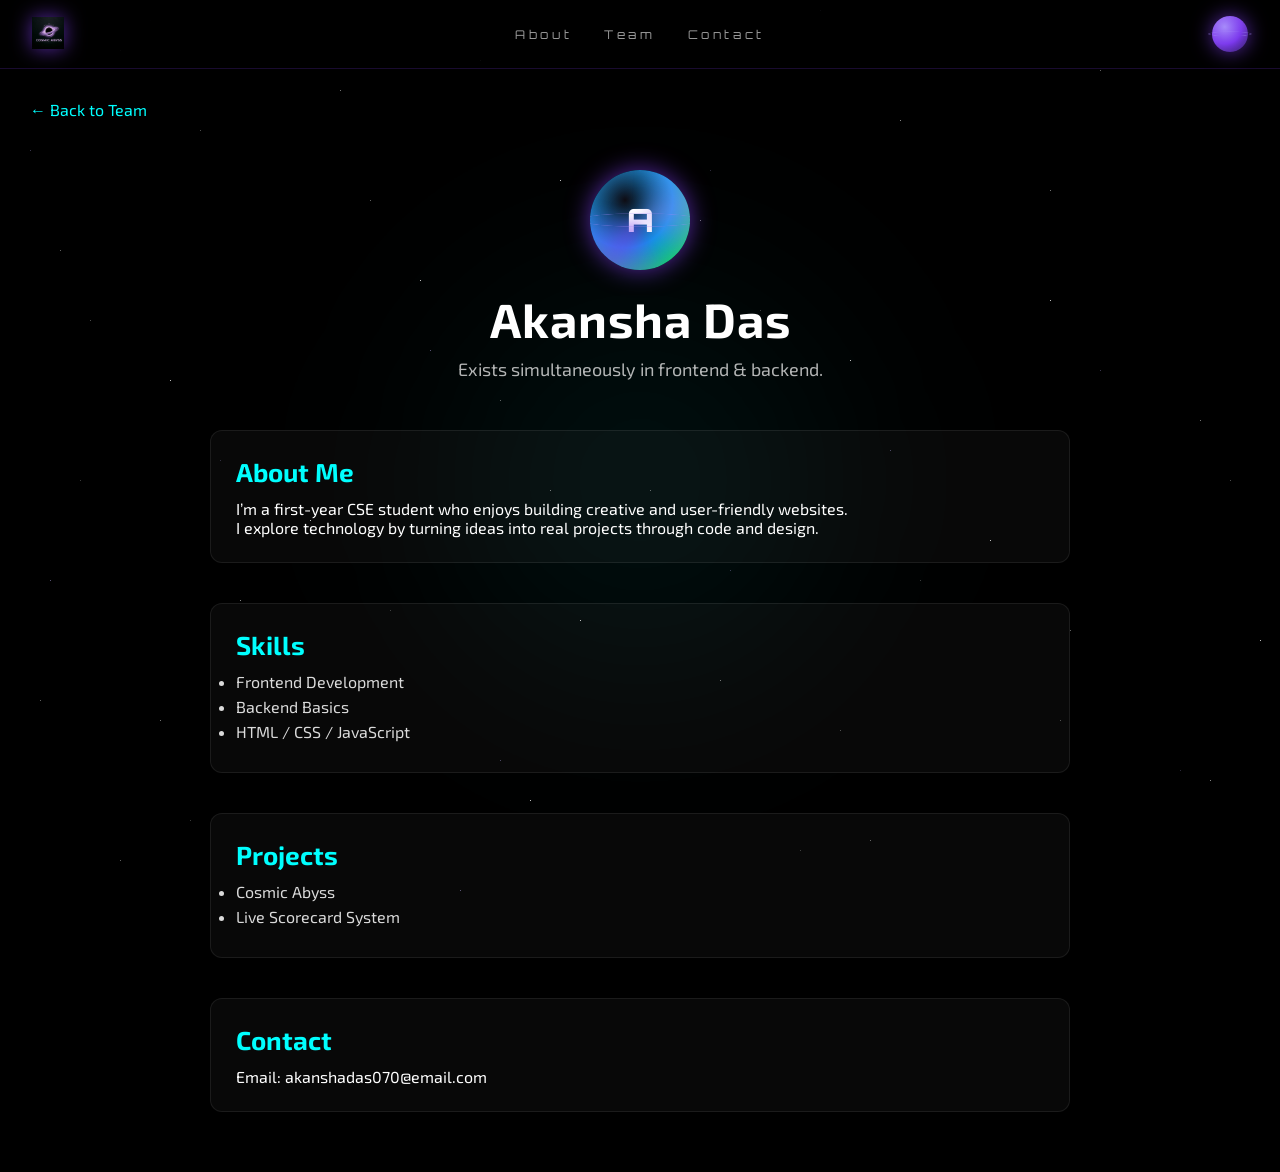
==== akansha.html @ f29e54b1 "added portfolios of team members" ====
<!DOCTYPE html>
<html lang="en">
<head>
  <meta charset="UTF-8" />
  <meta name="viewport" content="width=device-width, initial-scale=1.0"/>
  <title>Yash Barnwal | Portfolio</title>

  <style>
body {
  margin: 0;
  font-family: 'Segoe UI', sans-serif;
  background: radial-gradient(circle at center, #050505 0%, #000 100%);
  color: white;
  overflow-x: hidden;
}

body::before {
  content: "";
  position: fixed;
  width: 600px;
  height: 600px;
  background: radial-gradient(circle, rgba(0,255,255,0.08), transparent 70%);
  top: 20%;
  left: 50%;
  transform: translateX(-50%);
  filter: blur(80px);
  z-index: -1;
}

.portfolio-header {
  min-height: 30vh;
  display: flex;
  flex-direction: column;
  justify-content: center;
  align-items: center;
}

.cosmic-orb {
  width: 100px;
  height: 100px;
  border-radius: 50%;
  position: relative;

  display: flex;
  align-items: center;
  justify-content: center;

  font-family: 'Orbitron', sans-serif;
  font-size: 32px;
  font-weight: 900;
  color: white;

  background: radial-gradient(circle at 35% 30%,#0e0c13,#1092e9 50%, #0dc56f 80%);

  box-shadow: 0 0 25px rgba(124,58,237,.7),
              inset 0 0 25px rgba(255,255,255,.08);

  overflow: hidden;
}

.cosmic-orb::before {
  content: "";
  position: absolute;
  inset: -20%;

  background: conic-gradient(from 0deg, transparent 0%, rgba(167,139,250,0.4), transparent 40%, rgba(124,58,237,0.6), transparent 80% );

  animation: spinEnergy 4s linear infinite;
  filter: blur(6px);
}

@keyframes spinEnergy {
  from { transform: rotate(0deg); }
  to   { transform: rotate(360deg); }
}

.cosmic-orb::after {
  content: "";
  position: absolute;

  width: 120%;
  height: 40%;

  border-radius: 50%;
  border: 1px solid rgba(167,139,250,.5);

  top: 50%;
  left: 50%;
  transform: translate(-50%, -50%) rotateX(70deg);

  animation: orbitRing 3s linear infinite;
}

@keyframes orbitRing {
  from {
    transform: translate(-50%, -50%) rotateX(70deg) rotate(0deg);
  }
  to {
    transform: translate(-50%, -50%) rotateX(70deg) rotate(360deg);
  }
}

.portfolio-name {
  font-size: 48px;
  margin: 20px 0 10px;
  letter-spacing: 1px;
}

.portfolio-tagline {
  opacity: 0.7;
  font-size: 18px;
}

.portfolio-content {
  max-width: 900px;
  margin: auto;
  padding: 20px;
}

.portfolio-section {
  margin-bottom: 40px;
  padding: 25px;
  border-radius: 12px;
  background: rgba(255,255,255,0.03);
  border: 1px solid rgba(255,255,255,0.08);
  transition: 0.3s ease;
  position: relative;
  overflow: hidden;
}

.portfolio-section::before {
  content: "";
  position: absolute;
  inset: 0;
  background: linear-gradient(120deg, transparent, rgba(0,255,255,0.15), transparent);
  opacity: 0;
  transition: 0.4s;
}

.portfolio-section:hover {
  transform: translateY(-6px);
  border-color: rgba(0,255,255,0.3);
  box-shadow: 0 10px 40px rgba(0,255,255,0.1);
}

.portfolio-section:hover::before {
  opacity: 1;
}

.portfolio-section h2 {
  margin-bottom: 12px;
  font-size: 26px;
  color: #00ffff;
}

ul li {
  margin-bottom: 6px;
  opacity: 0.85;
}

.back-btn {
    padding-top: 80px;
  display: inline-block;
  margin: 20px 30px;
  text-decoration: none;
  color: #00ffff;
  transition: 0.3s;
}

.back-btn:hover {
  text-shadow: 0 0 10px cyan;
}

    </style>
  <link rel="stylesheet" href="style.css" />
</head>

<body>
    <div class="stars-layer"></div>
    <nav class="nav">
    <div class="nav-left">
      <div class="nav-logo"> <a href="#hero" class="nav-link"><img src="logo.jpeg" alt="logo"></a></div>
    </div>

    <div class="nav-center">
      <a href="index.html#about-us" class="nav-link">About</a>
      <a href="index.html#team-section" class="nav-link">Team</a>
      <a href="index.html#contact-section" class="nav-link">Contact</a>
    </div>

    <div class="nav-right">
      <div class="nav-orb"></div>
    </div>
  </nav>

  <!-- BACK -->
  <a href="index.html#team-section" class="back-btn">← Back to Team</a>

  <!-- HEADER -->
  <section class="portfolio-header">
    <div class="cosmic-orb">A</div>
    <h1 class="portfolio-name">Akansha Das</h1>
    <p class="portfolio-tagline">
      Exists simultaneously in frontend &amp; backend.
    </p>
  </section>

  <!-- CONTENT -->
  <section class="portfolio-content">

    <div class="portfolio-section">
      <h2>About Me</h2>
      <p>
       I’m a first-year CSE student who enjoys building creative and user-friendly websites. <br>
       I explore technology by turning ideas into real projects through code and design.
      </p>
    </div>

    <div class="portfolio-section">
      <h2>Skills</h2>
      <ul>
        <li>Frontend Development</li>
        <li>Backend Basics</li>
        <li>HTML / CSS / JavaScript</li>
      </ul>
    </div>

    <div class="portfolio-section">
      <h2>Projects</h2>
      <ul>
        <li>Cosmic Abyss</li>
        <li>Live Scorecard System</li>
      </ul>
    </div>

    <div class="portfolio-section">
      <h2>Contact</h2>
      <p>Email: akanshadas070@email.com</p>
    </div>

  </section>

</body>
</html>
---- style.css ----
@import url('https://fonts.googleapis.com/css2?family=Orbitron:wght@400;700;900&family=Exo+2:wght@200;400;600&display=swap');

:root {
  --black:        #000000;
  --void:         #04040c;
  --deep-space:   #070714;
  --purple-core:  #5b21b6;
  --purple-glow:  #7c3aed;
  --purple-light: #a78bfa;
  --white-core:   #ffffff;
  --accent:       #c4b5fd;
  --text-dim:     rgba(196, 181, 253, 0.5);

  --bh-size:      260px;   /* black hole diameter */
  --disc-w:       460px;   /* accretion disc width */
}

*, *::before, *::after { box-sizing: border-box; margin: 0; padding: 0; }
html { scroll-behavior: smooth; }
body {
  background: var(--black);
  color: #fff;
  font-family: 'Exo 2', sans-serif;
  overflow-x: hidden;
}

.stars-layer {
  position: fixed;
  inset: 0;
  z-index: 0;
  pointer-events: none;
  overflow: hidden;
}

/* Generate many tiny star-like shadows on one element */
.stars-layer::before,
.stars-layer::after {
  content: '';
  position: absolute;
  border-radius: 50%;
}

.stars-layer::before {
  width: 1px; height: 1px;
  top: 0; left: 0;
  background: transparent;
  box-shadow:
    /* Row 1 */
    120px  50px #fff, 340px  90px rgba(255,255,255,.6),  780px  30px #fff,
    1100px  70px rgba(255,255,255,.5), 1440px  40px #fff, 200px 130px rgba(255,255,255,.4),
    560px 180px #fff, 900px 120px rgba(255,255,255,.7),  1300px 160px rgba(255,255,255,.3),
    /* Row 2 */
    60px  250px rgba(255,255,255,.5), 420px 280px #fff, 700px 220px rgba(255,255,255,.6),
    1050px 300px #fff, 1380px 240px rgba(255,255,255,.4), 170px 380px #fff,
    500px 400px rgba(255,255,255,.5), 850px 360px #fff, 1200px 420px rgba(255,255,255,.6),
    /* Row 3 */
    80px  480px rgba(255,255,255,.3), 310px 520px #fff, 650px 490px rgba(255,255,255,.5),
    990px 540px #fff, 1320px 500px rgba(255,255,255,.4), 240px 600px rgba(255,255,255,.7),
    580px 620px #fff, 920px 580px rgba(255,255,255,.3), 1260px 640px #fff,
    /* Row 4 */
    40px  700px rgba(255,255,255,.5), 380px 730px #fff, 720px 680px rgba(255,255,255,.6),
    1060px 720px rgba(255,255,255,.4), 1400px 700px #fff, 190px 820px rgba(255,255,255,.3),
    530px 800px #fff, 870px 840px rgba(255,255,255,.5), 1210px 780px rgba(255,255,255,.7),
    /* Row 5 */
    100px  900px #fff, 450px 940px rgba(255,255,255,.4), 790px 910px #fff,
    1130px 950px rgba(255,255,255,.6), 1470px 920px rgba(255,255,255,.3),
    260px 1020px #fff, 600px 1060px rgba(255,255,255,.5), 940px 1000px #fff,
    1280px 1040px rgba(255,255,255,.4);
  animation: twinkle-a 6s ease-in-out infinite alternate,
            driftStars 120s linear infinite;
}

.stars-layer::after {
  width: 1px; height: 1px;
  top: 0; left: 0;
  background: transparent;
  box-shadow:
    150px  20px rgba(196,181,253,.5), 480px  60px rgba(255,255,255,.4),
    820px  10px rgba(196,181,253,.6), 1160px  45px rgba(255,255,255,.3),
    30px  150px rgba(196,181,253,.4), 370px 200px rgba(255,255,255,.5),
    710px 170px rgba(196,181,253,.3), 1050px 190px rgba(255,255,255,.6),
    1390px 140px rgba(196,181,253,.5), 90px  320px rgba(255,255,255,.4),
    430px 350px rgba(196,181,253,.6), 760px 310px rgba(255,255,255,.3),
    1100px 370px rgba(196,181,253,.4), 1430px 330px rgba(255,255,255,.5),
    220px 460px rgba(196,181,253,.3), 550px 490px rgba(255,255,255,.6),
    890px 450px rgba(196,181,253,.5), 1230px 480px rgba(255,255,255,.4),
    50px  580px rgba(196,181,253,.6), 390px 610px rgba(255,255,255,.3),
    730px 570px rgba(196,181,253,.4), 1070px 630px rgba(255,255,255,.5),
    1410px 590px rgba(196,181,253,.3), 160px 720px rgba(255,255,255,.6),
    500px 760px rgba(196,181,253,.5), 840px 730px rgba(255,255,255,.4),
    1180px 770px rgba(196,181,253,.3), 120px 860px rgba(255,255,255,.5),
    460px 890px rgba(196,181,253,.6), 800px 850px rgba(255,255,255,.3),
    1140px 910px rgba(196,181,253,.4), 1480px 870px rgba(255,255,255,.5),
    280px 980px rgba(196,181,253,.3), 620px 1010px rgba(255,255,255,.6),
    960px 970px rgba(196,181,253,.5), 1300px 1030px rgba(255,255,255,.4);
  animation: twinkle-b 8s ease-in-out infinite alternate,
             driftStars 150s linear infinite;
  animation-delay: -3s;
}

@keyframes twinkle-a {
  from { opacity: 1; }
  to   { opacity: 0.35; }
}
@keyframes twinkle-b {
  from { opacity: 0.4; }
  to   { opacity: 1; }
}

@keyframes driftStars {
  from { transform: translateY(0); }
  to   { transform: translateY(-200px); }
}

.nav {
  position: fixed;
  top: 0;
  width: 100%;
  z-index: 999;

  display: grid;
  grid-template-columns: 1fr auto 1fr;
  align-items: center;

  padding: 1rem 2rem;

  backdrop-filter: blur(12px);
  background: rgba(0,0,0,0.4);

  border-bottom: 1px solid rgba(124,58,237,0.2);
}

.nav-left {
  justify-self: start;
}

.nav-logo {
  display: flex;
  align-items: center;
  gap: 10px;

  font-family: 'Orbitron', sans-serif;
  font-size: 0.9rem;
  letter-spacing: 0.15em;
}

.nav-logo img {
  width: 32px;
  height: 32px;
  filter: drop-shadow(0 0 10px rgba(124,58,237,.7));
}

.nav-center {
  display: flex;
  gap: 2rem;
}

.nav-link {
  position: relative;
  text-decoration: none;
  color: rgba(255,255,255,0.6);

  font-size: 0.75rem;
  letter-spacing: 0.3em;
  font-family: 'Orbitron', sans-serif;

  transition: 0.3s;
}

.nav-link::after {
  content: "";
  position: absolute;
  left: 0;
  bottom: -6px;
  width: 0%;
  height: 1px;

  background: linear-gradient(
    to right,
    var(--purple-light),
    transparent
  );

  transition: 0.3s;
}

.nav-link:hover {
  color: #fff;
}

.nav-link:hover::after {
  width: 100%;
}

/* RIGHT orb */
.nav-right {
  justify-self: end;
}

.nav-orb {
  width: 36px;
  height: 36px;
  border-radius: 50%;

  background: radial-gradient(
    circle at 35% 30%,
    var(--purple-light),
    var(--purple-glow),
    #1e0a50
  );

  box-shadow:
    0 0 20px rgba(124,58,237,.7),
    inset 0 0 10px rgba(255,255,255,.1);

  position: relative;
}

.nav-orb::after {
  content: "";
  position: absolute;
  width: 120%;
  height: 40%;
  border-radius: 50%;
  border: 1px solid rgba(167,139,250,.5);

  top: 50%;
  left: 50%;
  transform: translate(-50%, -50%) rotateX(70deg);

  animation: navOrbit 4s linear infinite;
}

@keyframes navOrbit {
  from { transform: translate(-50%, -50%) rotateX(70deg) rotate(0deg); }
  to   { transform: translate(-50%, -50%) rotateX(70deg) rotate(360deg); }
}

#hero {
  padding-top: 180px;
  position: relative;
  height: 85vh;
  display: flex;
  flex-direction: column;
  align-items: center;
  justify-content: center;
  z-index: 1;
  overflow: hidden;
}

/* ── Black Hole ── */
.black-hole-wrap {
  position: absolute;
  inset: 0;
  display: flex;
  align-items: center;
  justify-content: center;
  z-index: 1;
}

.black-hole {
  position: relative;
  width: var(--bh-size);
  height: var(--bh-size);
  display: flex;
  align-items: center;
  justify-content: center;
}

/* Singularity — the dark core */
.singularity {
  position: absolute;
  width: 100%;
  height: 100%;
  border-radius: 50%;
  background: radial-gradient(circle at center,
    #000 55%,
    #0a0018 72%,
    #1a0035 85%,
    transparent 100%
  );
  z-index: 5;
  box-shadow:
    0 0 40px 20px #000,
    0 0 80px 40px rgba(0,0,0,.9),
    0 0 0 2px rgba(167,139,250,.12);
}

/* Gravitational lensing rings */
.lens-ring {
  position: absolute;
  border-radius: 50%;
  border: 1px solid transparent;
  background: transparent;
  animation: lens-spin var(--speed, 8s) linear infinite;
  animation-direction: var(--dir, normal);
}
.lens-ring:nth-child(1) {
  width: 110%; height: 105%;
  border-color: rgba(124,58,237,.35);
  box-shadow: 0 0 12px rgba(124,58,237,.2), inset 0 0 8px rgba(124,58,237,.1);
  --speed: 12s;
}
.lens-ring:nth-child(2) {
  width: 122%; height: 115%;
  border-color: rgba(167,139,250,.22);
  box-shadow: 0 0 16px rgba(167,139,250,.15);
  --speed: 18s;
  --dir: reverse;
}
.lens-ring:nth-child(3) {
  width: 136%; height: 125%;
  border-color: rgba(124,58,237,.14);
  --speed: 25s;
}
.lens-ring:nth-child(4) {
  width: 150%; height: 135%;
  border-color: rgba(167,139,250,.08);
  --speed: 35s;
  --dir: reverse;
}

@keyframes lens-spin {
  from { transform: rotate(0deg); }
  to   { transform: rotate(360deg); }
}

/* Accretion disc — flat rotating ellipse */
.accretion-disc {
  position: absolute;
  width: var(--disc-w);
  height: calc(var(--disc-w) * 0.28);
  z-index: 3;
  display: flex;
  align-items: center;
  justify-content: center;
}

.disc-ring {
  position: absolute;
  border-radius: 50%;
  width: 100%;
  height: 100%;
  animation: disc-rotate var(--dr-speed, 6s) linear infinite;
  animation-direction: var(--dr-dir, normal);
}

.disc-ring:nth-child(1) {
  background: conic-gradient(
    from 0deg,
    transparent 0%, transparent 30%,
    rgba(91,33,182,.0) 35%,
    rgba(124,58,237,.7) 45%,
    rgba(167,139,250,1) 50%,
    rgba(196,181,253,.9) 52%,
    rgba(124,58,237,.5) 58%,
    transparent 65%,
    transparent 100%
  );
  --dr-speed: 5s;
  filter: blur(2px);
}
.disc-ring:nth-child(2) {
  width: 85%; height: 85%;
  background: conic-gradient(
    from 180deg,
    transparent 0%, transparent 25%,
    rgba(91,33,182,.4) 33%,
    rgba(124,58,237,.8) 44%,
    rgba(255,255,255,.6) 50%,
    rgba(167,139,250,.6) 56%,
    transparent 64%,
    transparent 100%
  );
  --dr-speed: 7s;
  --dr-dir: reverse;
  filter: blur(1.5px);
}
.disc-ring:nth-child(3) {
  width: 70%; height: 70%;
  background: conic-gradient(
    from 90deg,
    transparent 0%, transparent 38%,
    rgba(91,33,182,.5) 44%,
    rgba(167,139,250,.9) 50%,
    rgba(124,58,237,.4) 57%,
    transparent 63%,
    transparent 100%
  );
  --dr-speed: 4s;
  filter: blur(1px);
}

@keyframes disc-rotate {
  from { transform: rotate(0deg); }
  to   { transform: rotate(360deg); }
}

/* Outer glow halo */
.bh-halo {
  position: absolute;
  width: 200%;
  height: 200%;
  border-radius: 50%;
  background: radial-gradient(circle at center,
    rgba(91,33,182,.18) 0%,
    rgba(91,33,182,.08) 30%,
    rgba(124,58,237,.04) 55%,
    transparent 70%
  );
  z-index: 0;
  animation: halo-pulse 4s ease-in-out infinite;
}
@keyframes halo-pulse {
  0%,100% { transform: scale(1);   opacity: .8; }
  50%      { transform: scale(1.06); opacity: 1; }
}

/* Warp radial light streams */
.warp-streams {
  position: absolute;
  width: 250%;
  height: 250%;
  z-index: 2;
  border-radius: 50%;
  animation: warp-spin 20s linear infinite;
  background: repeating-conic-gradient(
    from 0deg,
    transparent 0deg 9deg,
    rgba(124,58,237,.06) 9deg 10deg
  );
}
@keyframes warp-spin {
  from { transform: rotate(0deg); }
  to   { transform: rotate(360deg); }
}

/* ── Hero Text ── */
.hero-content {
  position: relative;
  z-index: 10;
  text-align: center;
  pointer-events: none;
}

.hero-content::before {
  content: '';
  position: absolute;
  left: 50%;
  top: 50%;
  transform: translate(-50%, -50%);
  width: 500px;
  height: 300px;
  background: radial-gradient(
    ellipse,
    rgba(124,58,237,.35),
    transparent 70%
  );
  filter: blur(60px);
  z-index: -1;
  animation: heroPulse 4s ease-in-out infinite;
}

@keyframes heroPulse {
  0%,100% { opacity: .5; transform: translate(-50%, -50%) scale(1); }
  50% { opacity: 1; transform: translate(-50%, -50%) scale(1.15); }
}

.energy-lines {
  position: absolute;
  width: 200%;
  height: 200%;
  border-radius: 50%;
  z-index: 2;
  background: repeating-conic-gradient(
    from 0deg,
    rgba(124,58,237,.08) 0deg 2deg,
    transparent 2deg 12deg
  );
  animation: spinSlow 25s linear infinite;
}

@keyframes spinSlow {
  from { transform: rotate(0deg); }
  to   { transform: rotate(360deg); }
}

.hero-eyebrow {
  font-family: 'Exo 2', sans-serif;
  font-size: clamp(.6rem, 1.2vw, .85rem);
  font-weight: 200;
  letter-spacing: .55em;
  text-transform: uppercase;
  color: var(--accent);
  opacity: 0;
  animation: fade-up 1.2s ease .4s forwards;
}

.hero-title {
  font-family: 'Orbitron', sans-serif;
  font-size: clamp(2.8rem, 9vw, 7.5rem);
  font-weight: 900;
  line-height: .95;
  text-transform: uppercase;
  letter-spacing: .06em;
  background: linear-gradient(160deg,
    #9690b0 20%,
    var(--accent) 55%,
    var(--purple-glow) 100%
  );
  -webkit-background-clip: text;
  -webkit-text-fill-color: transparent;
  background-clip: text;
  filter: drop-shadow(0 0 35px rgba(124,58,237,.5));
  margin: .6rem 0;
  opacity: 0;
  animation: fade-up 1.2s ease .7s forwards;
}

.hero-tagline {
  font-size: clamp(.7rem, 1.5vw, .95rem);
  font-weight: 400;
  letter-spacing: .35em;
  text-transform: uppercase;
  color: rgba(255,255,255,.35);
  opacity: 0;
  animation: fade-up 1.2s ease 1s forwards;
}

@keyframes fade-up {
  from { opacity: 0; transform: translateY(16px); }
  to   { opacity: 1; transform: translateY(0); }
}

.hero-depth {
  position: absolute;
  inset: 0;
  z-index: 1;
  pointer-events: none;
}

.depth-layer {
  position: absolute;
  width: 200%;
  height: 200%;
  top: -50%;
  left: -50%;
  border-radius: 50%;
  opacity: 0.15;
}

.depth-layer.one {
  background: radial-gradient(circle, rgba(124,58,237,0.25), transparent 70%);
  animation: drift1 30s linear infinite;
}

.depth-layer.two {
  background: radial-gradient(circle, rgba(59,130,246,0.2), transparent 70%);
  animation: drift2 50s linear infinite;
}

@keyframes drift1 {
  from { transform: rotate(0deg) translateX(20px); }
  to   { transform: rotate(360deg) translateX(20px); }
}

@keyframes drift2 {
  from { transform: rotate(360deg) translateX(30px); }
  to   { transform: rotate(0deg) translateX(30px); }
}

.about-container{
  display: flex;
  gap: 2rem;
  justify-content: center;
  flex-wrap: wrap;
  max-width: 1100px;
  margin: auto;
}

.about-card{
  position: relative;
  width: 300px;
  padding: 2.5rem 2rem;
  border-radius: 22px;
  overflow: hidden;

  background: linear-gradient(160deg, rgba(255, 255, 255, 0.03), rgba(124, 58, 237, 0.08));

  border: 1px solid rgba(169, 137, 250, 0.2);
  backdrop-filter: blur(14px);

  transition: all 0.4s ease;
}

.about-card::before{
  content: "";
  position: absolute;
  top: -60%;
  left: 50%;
  transform: translateX(-50%);
  width: 200%;
  height: 120%;

  background: radial-gradient(ellipse, rgba(124, 58, 237, 0.25), transparent 70%);

  opacity: 0.4;
  transition: 0.4s;
}

.about-card::after{
  content: "";
  position: absolute;
  inset: 0;

  background: linear-gradient(
    120deg,
    transparent 40%,
    rgba(167,139,250,0.25),
    transparent 60%
  );

  opacity: 0;
  transform: translateX(-100%);
}

.about-card .about-title {
  font-size: 1.6rem;
}

.about-card .about-title::after {
  content: "";
  display: block;
  width: 40px;
  height: 2px;
  margin-top: 8px;

  background: linear-gradient( to right, var(--purple-light), transparent);
}

.about-card:hover {
  transform: translateY(-12px) scale(1.03);

  border-color: rgba(167,139,250,0.6);

  box-shadow: 0 20px 60px rgba(124,58,237,0.25),
              inset 0 0 20px rgba(255,255,255,0.04);
}

.about-card:hover::before {
  opacity: 0.8;
}

.about-card:hover::after {
  opacity: 1;
  animation: scan 1.2s linear;
}

@keyframes scan {
  0% { transform: translateX(-120%); }
  100% { transform: translateX(120%); }
}

#suck-section {
  position: relative;
  height: 80vh;
  z-index: 2;
  overflow: hidden;
  display: flex;
  align-items: center;
  justify-content: center;
}

/* Duplicate black hole in suck section */
#suck-section .black-hole-wrap {
  z-index: 2;
}

/* Words container */
.suck-words {
  position: absolute;
  inset: 0;
  z-index: 5;
}

.sw {
  position: absolute;
  font-family: 'Orbitron', sans-serif;
  color: #fff;
  text-shadow: 0 0 10px var(--purple-light);
  white-space: nowrap;
  pointer-events: none;
  animation-name: suck-in;
  animation-fill-mode: both;
  animation-timing-function: ease-in;
  animation-timeline: scroll(root);
}

.sw-1 { top: 8%;  left: 7%;   font-size: 1.1rem; animation-range: 100vh 160vh; --rx: 40vw;  --ry: 43vh; --rot:  340deg; }
.sw-2 { top: 12%; left: 65%;  font-size: .85rem; animation-range: 105vh 165vh; --rx: -18vw; --ry: 40vh; --rot: -280deg; }
.sw-3 { top: 25%; left: 4%;   font-size: 1.3rem; animation-range: 110vh 175vh; --rx: 44vw;  --ry: 28vh; --rot:  200deg; }
.sw-4 { top: 22%; left: 80%;  font-size: .9rem;  animation-range: 108vh 168vh; --rx: -30vw; --ry: 30vh; --rot: -310deg; }
.sw-5 { top: 45%; left: 2%;   font-size: 1rem;   animation-range: 115vh 178vh; --rx: 46vw;  --ry: 9vh;  --rot:  150deg; }
.sw-6 { top: 50%; left: 88%;  font-size: .8rem;  animation-range: 102vh 162vh; --rx: -38vw; --ry: 3vh;  --rot: -260deg; }
.sw-7 { top: 68%; left: 5%;   font-size: 1.2rem; animation-range: 112vh 172vh; --rx: 43vw;  --ry: -18vh;--rot:  190deg; }
.sw-8 { top: 72%; left: 70%;  font-size: .9rem;  animation-range: 107vh 167vh; --rx: -22vw; --ry: -22vh;--rot: -300deg; }
.sw-9 { top: 82%; left: 15%;  font-size: 1rem;   animation-range: 118vh 170vh; --rx: 34vw;  --ry: -30vh;--rot:  220deg; }
.sw-10 { top: 78%; left: 82%;  font-size: .75rem; animation-range: 103vh 163vh; --rx: -32vw; --ry: -28vh;--rot: -240deg; }
.sw-11 { top: 88%; left: 45%;  font-size: .85rem; animation-range: 120vh 172vh; --rx: 4vw;   --ry: -37vh;--rot:  170deg; }
.sw-12 { top: 5%;  left: 40%;  font-size: 1rem;   animation-range: 100vh 150vh; --rx: 8vw;   --ry: 47vh; --rot: -200deg; }
.sw-13 { top: 38%; left: 92%;  font-size: .9rem;  animation-range: 109vh 159vh; --rx: -42vw; --ry: 15vh; --rot:  270deg; }
.sw-14 { top: 60%; left: 55%;  font-size: .8rem;  animation-range: 113vh 173vh; --rx: -5vw;  --ry: -10vh;--rot: -180deg; }
.sw-15 { top: 92%; left: 60%;  font-size: 1.1rem; animation-range: 116vh 156vh; --rx: -10vw; --ry: -40vh;--rot:  310deg; }
.sw-16 { top: 33%; left: 28%;  font-size: .7rem;  animation-range: 111vh 161vh; --rx: 20vw;  --ry: 20vh; --rot: -260deg; }
.sw-17 { top: 55%; left: 35%;  font-size: 1.2rem; animation-range: 106vh 166vh; --rx: 13vw;  --ry: -5vh; --rot:  150deg; }
.sw-18 { top: 18%; left: 48%;  font-size: .95rem; animation-range: 104vh 164vh; --rx: 1vw;   --ry: 34vh; --rot: -320deg; }

@keyframes suck-in {
  0% { transform: translate(0,0) rotate(0deg) scale(1); opacity: 1; }
  70% { opacity: .6; }
  100% { transform: translate(var(--rx), var(--ry)) rotate(var(--rot)) scale(0); opacity: 0; }
}

#team-section {
  position: relative;
  z-index: 2;
  background: radial-gradient(ellipse at 50% -10%, #000000 0%, #000 55%);
  padding: 8rem 2rem 7rem;
  overflow: hidden;
}

/* Ambient glow at top */
#team-section::before {
  content: '';
  position: absolute;
  top: -120px; left: 50%;
  transform: translateX(-50%);
  width: 600px; height: 300px;
  background: radial-gradient(ellipse, rgba(124,58,237,.18) 0%, transparent 70%);
  pointer-events: none;
}

.team-header {
  text-align: center;
  margin-bottom: 5rem;
  animation: fade-up 1s ease both;
  animation-timeline: view();
  animation-range: entry 0% entry 40%;
}
.team-eyebrow {
  font-size: .72rem;
  letter-spacing: .55em;
  text-transform: uppercase;
  color: var(--purple-light);
  margin-bottom: .9rem;
}
.team-title {
  font-family: 'Orbitron', sans-serif;
  font-size: clamp(2rem, 6vw, 4.5rem);
  font-weight: 900;
  text-transform: uppercase;
  background: linear-gradient(145deg, #fff 30%, var(--accent) 65%, var(--purple-glow) 100%);
  -webkit-background-clip: text;
  -webkit-text-fill-color: transparent;
  background-clip: text;
  filter: drop-shadow(0 0 20px rgba(124,58,237,.4));
}

.team-grid {
  display: grid;
  grid-template-columns: repeat(auto-fit, minmax(230px, 1fr));
  gap: 2rem;
  max-width: 1080px;
  margin: 0 auto;
}

.member-card {
  position: relative;
  border-radius: 22px;
  padding: 2.8rem 2rem 2.2rem;
  background: linear-gradient(160deg,
    rgba(255,255,255,.035) 0%,
    rgba(124,58,237,.05) 100%
  );
  border: 1px solid rgba(255, 102, 0, 0.12);
  overflow: hidden;
  text-align: center;
  transition: transform .45s ease, box-shadow .45s ease, border-color .45s ease;

  /* Scroll-driven entrance */
  animation: card-reveal 0.7s ease both;
  animation-timeline: view();
  animation-range: entry 0% entry 50%;
}
.member-card:nth-child(1) { animation-delay: 0s; }
.member-card:nth-child(2) { animation-delay: .12s; }
.member-card:nth-child(3) { animation-delay: .24s; }
.member-card:nth-child(4) { animation-delay: .36s; }

@keyframes card-reveal {
  from { opacity: 0; transform: translateY(50px) scale(.97); }
  to   { opacity: 1; transform: translateY(0) scale(1); }
}

.member-card::before {
  content: '';
  position: absolute;
  inset: 0;
  border-radius: 22px;
  background: radial-gradient(ellipse at 50% 0%, rgba(124,58,237,.18) 0%, transparent 65%);
  opacity: 0;
  transition: opacity .4s;
}
.member-card:hover { transform: translateY(-10px); box-shadow: 0 24px 70px rgba(124,58,237,.3); border-color: rgba(167,139,250,.3); }
.member-card:hover::before { opacity: 1; }

.card-orb {
  width: 82px;
  height: 82px;
  border-radius: 50%;
  margin: 0 auto 1.6rem;
  position: relative;
  background: radial-gradient(circle at 38% 32%,
    var(--purple-light),
    var(--purple-glow) 50%,
    #1e0a50 80%
  );
  box-shadow:
    0 0 0 1px rgba(167,139,250,.3),
    0 0 20px rgba(124,58,237,.5),
    inset 0 0 20px rgba(255,255,255,.08);
  display: flex;
  align-items: center;
  justify-content: center;
  font-family: 'Orbitron', sans-serif;
  font-size: 1.5rem;
  font-weight: 900;
  color: #fff;
}

/* Orbit ring around orb */
.card-orb::after {
  content: '';
  position: absolute;
  width: 110%;
  height: 40%;
  border-radius: 50%;
  border: 1px solid rgba(167,139,250,.4);
  animation: orbit-ring 3.5s linear infinite;
}
@keyframes orbit-ring {
  from { transform: rotateX(70deg) rotate(0deg); }
  to   { transform: rotateX(70deg) rotate(360deg); }
}

.member-name {
  font-family: 'Orbitron', sans-serif;
  font-size: .95rem;
  font-weight: 700;
  letter-spacing: .08em;
  color: #fff;
  margin-bottom: .35rem;
}
.member-role {
  font-size: .72rem;
  letter-spacing: .3em;
  text-transform: uppercase;
  color: var(--purple-light);
  margin-bottom: 1.1rem;
}
.member-desc {
  font-size: .84rem;
  line-height: 1.65;
  color: rgba(255,255,255,.45);
}

.card-bottom-line {
  position: absolute;
  bottom: 0; left: 10%; width: 80%; height: 1px;
  background: linear-gradient(to right, transparent, rgba(124,58,237,.6), transparent);
}

#contact-section{
  position: relative;
  z-index: 2;
  padding: 8rem 2rem;
  background: radial-gradient(ellipse at 50% 120%, #070714 0%, #000 70%);
}

.contact-header{
  text-align: center;
  margin-bottom: 4rem;
}

.contact-eyebrow {
  font-size: 0.7rem;
  letter-spacing: 0.5em;
  text-transform: uppercase;
  color: var(--purple-light);
}

.contact-title {
  font-family: 'Orbitron', sans-serif;
  font-size: clamp(2rem, 6vw, 4rem);
  font-weight: 900;

  background: linear-gradient(135deg, #fff, var(--accent), var(--purple-glow));
  -webkit-background-clip: text;
  -webkit-text-fill-color: transparent;
}

.contact-container {
  display: grid;
  grid-template-columns: 1fr 1fr;
  gap: 3rem;
  max-width: 1000px;
  margin: auto;
}

.contact-text {
  color: rgba(255,255,255,.6);
  line-height: 1.8;
  margin-bottom: 2rem;
}

.contact-details p {
  margin-bottom: .5rem;
  color: var(--accent);
}

.contact-form {
  padding: 2rem;
  border-radius: 20px;

  background: linear-gradient(
    145deg,
    rgba(255,255,255,0.03),
    rgba(124,58,237,0.35)
  );

  border: 1px solid rgba(167,139,250,0.7);

  backdrop-filter: blur(12px);
}

.input-group {
  position: relative;
  margin-bottom: 1.8rem;
}

.input-group input,
.input-group textarea {
  width: 100%;
  padding: 12px 10px;
  background: transparent;
  border: none;
  border-bottom: 1px solid rgba(255,255,255,.3);
  color: #fff;
  outline: none;
}

.input-group label {
  position: absolute;
  left: 10px;
  top: 12px;
  font-size: 0.8rem;
  color: rgba(255,255,255,.4);
  pointer-events: none;
  transition: 0.3s;
}

.input-group input:focus + label,
.input-group input:valid + label,
.input-group textarea:focus + label,
.input-group textarea:valid + label {
  top: -10px;
  font-size: 0.65rem;
  color: var(--purple-light);
}

.contact-btn {
  width: 100%;
  padding: 12px;
  border-radius: 30px;
  border: none;
  cursor: pointer;

  font-family: 'Orbitron', sans-serif;
  letter-spacing: 0.2em;

  background: linear-gradient(135deg, var(--purple-glow), var(--accent));
  color: #fff;

  transition: all 0.3s ease;
}

.contact-btn:hover {
  transform: translateY(-3px);
  box-shadow: 0 10px 30px rgba(124,58,237,0.5);
}

@media (max-width: 768px) {
  .contact-container {
    grid-template-columns: 1fr;
  }
}

#contact-section::before{
  content: '';
  position: absolute;
  top: -120px;
  left: 50%;
  transform: translateX(-50%);
  width: 600px;
  height: 300px;
  background: radial-gradient(ellipse, rgba(124, 58, 237, 0.18) 0% transparent 70%);
}

textarea {
  scrollbar-width: thin;
  scrollbar-color: rgba(124,58,237,0.8) transparent;
}

textarea::-webkit-scrollbar {
  width: 6px;
}

textarea::-webkit-scrollbar-track {
  background: transparent;
}

textarea::-webkit-scrollbar-thumb {
  background: linear-gradient(180deg, rgba(124, 58, 237, 0.8), rgba(167, 139, 250, 0.8));
  border-radius: 10px;
  box-shadow: 0 0 10px rgba(124,58,237,0.6);
}

.promo-section {
  position: relative;
  height: 60vh;
  display: flex;
  align-items: center;
  justify-content: center;
  overflow: hidden;
  z-index: 2;
  background: radial-gradient(ellipse at center, #070714 0%, #000 70%);
}

.promo-glow.top{
  position: absolute;
  top: 20%;
  left: 50%;
  transform: translateX(-50%);
  width: 700px;
  height: 250px;
  border-radius: 50%;

  background: radial-gradient(
    ellipse at center,
    rgba(255,255,255,.9) 0%,
    rgba(124,58,237,.6) 30%,
    rgba(59,130,246,.4) 50%,
    transparent 75%
  );

  filter: blur(40px);
  opacity: 0.9;
}
.promo-content {
  position: relative;
  z-index: 2;
  text-align: center;
  padding: 2.5rem 2rem;
  border-radius: 16px;

  background: rgba(0,0,0,.35);
  backdrop-filter: blur(12px);

  border: 1px solid rgba(255,255,255,.1);

  box-shadow: 0 0 40px rgba(124,58,237,.2);
}

.promo-title {
  font-family: 'Orbitron', sans-serif;
  font-size: clamp(1.8rem, 4vw, 3rem);
  font-weight: 700;
  color: #fff;
  margin-bottom: 1rem;
}

.footer {
  position: relative;
  z-index: 2;
  background: #000;
  border-top: 1px solid rgba(124,58,237,.18);
  padding: 3rem 2rem;
}

/* layout */
.footer-container {
  max-width: 1100px;
  margin: auto;

  display: grid;
  grid-template-columns: 1fr auto 1fr;
  align-items: center;
}

/* LEFT */
.footer-left {
  justify-self: start;
}

.footer-logo-box {
  display: flex;
  align-items: center;
  gap: 10px;

  font-family: 'Orbitron', sans-serif;
  font-weight: 700;
  letter-spacing: 0.1em;
}

.footer-logo-box img {
  width: 36px;
  height: 36px;
  filter: drop-shadow(0 0 10px rgba(124,58,237,.6));
}

/* CENTER */
.footer-center {
  text-align: center;
}

/* RIGHT */
.footer-right {
  justify-self: end;
  display: flex;
  gap: 1rem;
}

.social-orb {
  position: relative;
  width: 46px;
  height: 46px;
  border-radius: 50%;

  display: flex;
  align-items: center;
  justify-content: center;

  background: radial-gradient(
    circle at 35% 30%,
    var(--purple-light),
    var(--purple-glow) 50%,
    #1e0a50 80%
  );

  box-shadow:
    0 0 15px rgba(124,58,237,.6),
    inset 0 0 10px rgba(255,255,255,.08);

  transition: all 0.35s ease;
}

.social-orb svg {
  width: 25px;
  height: 25px;
  fill: #fff;
  z-index: 2;
}

/* orbit ring */
.social-orb::before {
  content: "";
  position: absolute;
  width: 120%;
  height: 45%;
  border-radius: 50%;
  border: 1px solid rgba(167,139,250,.5);

  transform: rotateX(70deg);
  animation: orbitSpin 4s linear infinite;
}

/* outer glow pulse */
.social-orb::after {
  content: "";
  position: absolute;
  inset: -8px;
  border-radius: 50%;

  background: radial-gradient(
    circle,
    rgba(124,58,237,0.3),
    transparent 70%
  );

  opacity: 0.6;
  z-index: 0;
}

/* hover = energy burst */
.social-orb:hover {
  transform: translateY(-5px) scale(1.15);

  box-shadow:
    0 0 25px rgba(124,58,237,0.9),
    0 0 60px rgba(124,58,237,0.5);
}

/* speed up orbit on hover */
.social-orb:hover::before {
  animation-duration: 1.5s;
}

@keyframes orbitSpin {
  from { transform: rotateX(70deg) rotate(0deg); }
  to   { transform: rotateX(70deg) rotate(360deg); }
}

@media (max-width: 640px) {
  :root {
    --bh-size: 180px;
    --disc-w: 320px;
  }
  .team-grid {
    grid-template-columns: 1fr 1fr;
    gap: 1rem;
  }
  .member-card { padding: 2rem 1.2rem 1.6rem; }
  .sw { font-size: .65rem !important; }
}

@media (max-width: 400px) {
  .team-grid { grid-template-columns: 1fr; }
}

@media (max-width: 768px) {
  .footer-container {
    grid-template-columns: 1fr;
    gap: 2rem;
    text-align: center;
  }

  .footer-left,
  .footer-right {
    justify-self: center;
  }
}
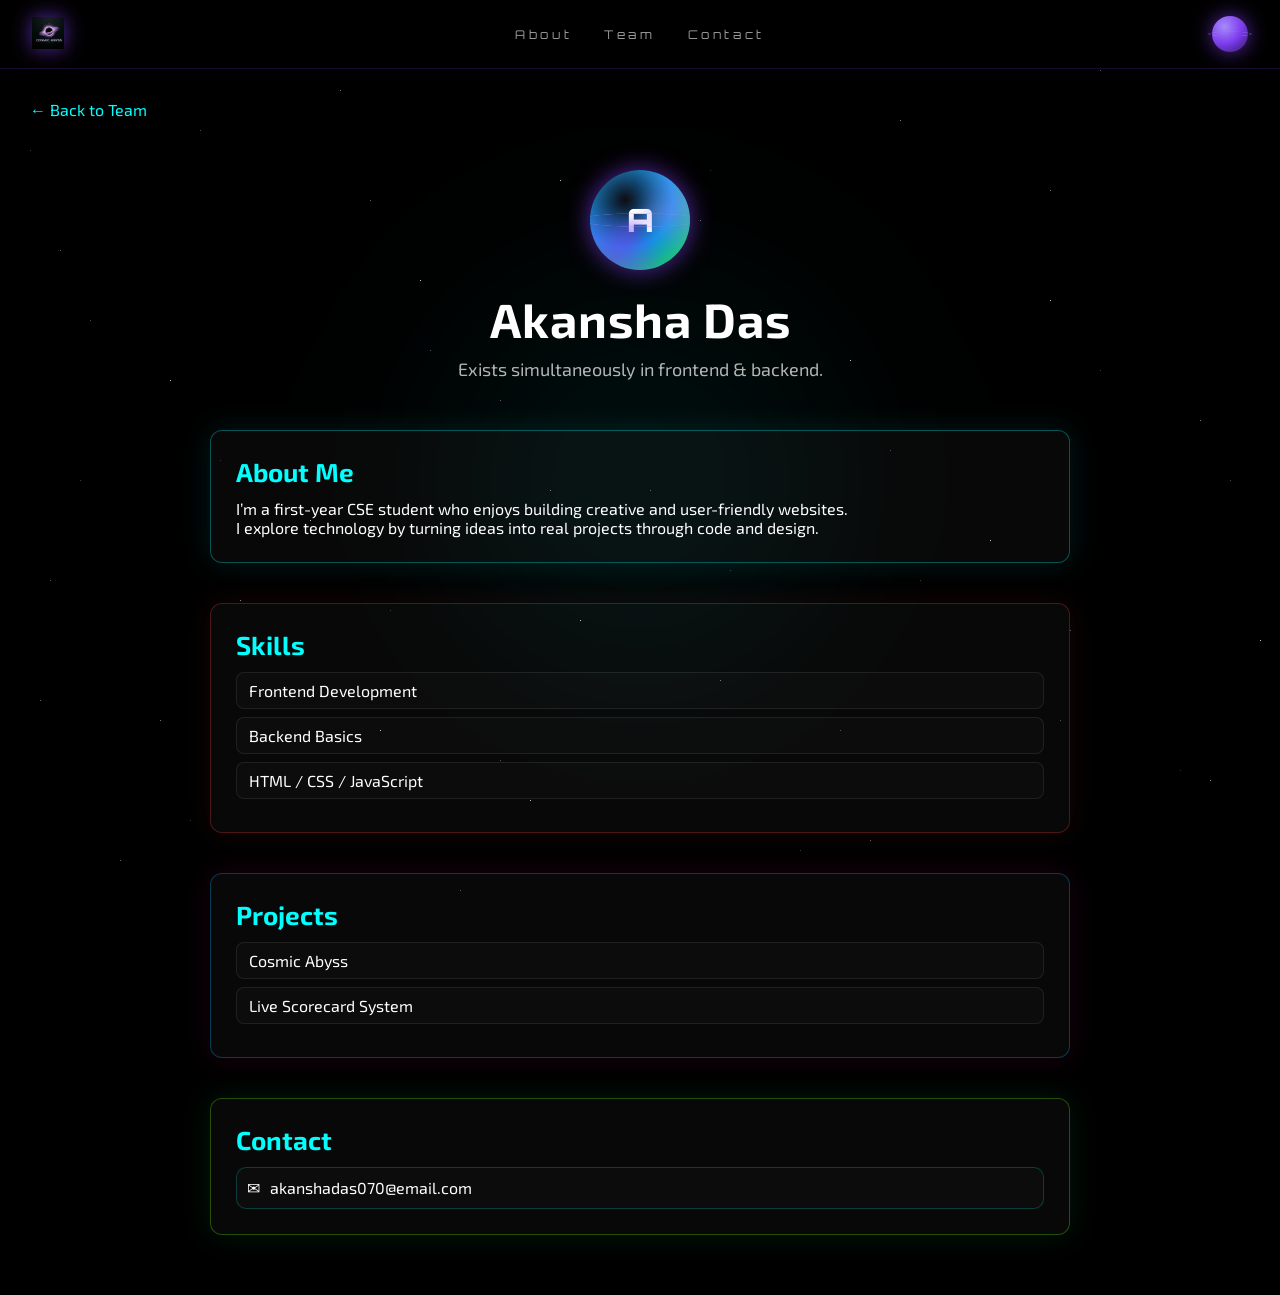
==== commit 9ad65db0: "Enhance portfolio layout and styles Added new styles and improved layout for portfolio sections." ====
--- a/akansha.html
+++ b/akansha.html
@@ -128,6 +128,26 @@
   overflow: hidden;
 }
 
+.portfolio-section:nth-child(1) {
+  border-color: rgba(0,255,255,0.3);
+  box-shadow: 0 0 30px rgba(0,255,255,0.1);
+}
+
+.portfolio-section:nth-child(2) {
+  border-color: rgba(237, 58, 58, 0.3);
+  box-shadow: 0 0 30px rgba(211, 54, 54, 0.1);
+}
+
+.portfolio-section:nth-child(3) {
+  border-color: rgba(0, 183, 255, 0.3);
+  box-shadow: 0 0 30px rgba(255,0,150,0.1);
+}
+
+.portfolio-section:nth-child(4) {
+  border-color: rgba(109, 235, 7, 0.3);
+  box-shadow: 0 0 30px rgba(0,255,120,0.1);
+}
+
 .portfolio-section::before {
   content: "";
   position: absolute;
@@ -153,9 +173,25 @@
   color: #00ffff;
 }
 
-ul li {
-  margin-bottom: 6px;
-  opacity: 0.85;
+ul {
+  padding: 0;
+  list-style: none;  
+}
+
+ul li{
+  padding: 8px 12px;
+  margin-bottom: 8px;
+  border-radius: 8px;
+
+  background: rgba(255, 255, 255, 0.02);
+  border: 1px solid rgba(255, 255, 255, 0.08);
+
+  transition: 0.25s;
+}
+
+ul li:hover{
+  transform: translateY(6px);
+  border-color: #00ffff;
 }
 
 .back-btn {
@@ -169,6 +205,22 @@
 
 .back-btn:hover {
   text-shadow: 0 0 10px cyan;
+}
+
+.contact-item {
+  display: flex;
+  gap: 10px;
+  padding: 10px;
+  border-radius: 10px;
+  margin-top: 10px;
+
+  background: rgba(255,255,255,0.02);
+  border: 1px solid rgba(0,255,255,0.2);
+}
+
+.contact-item:hover {
+  transform: scale(1.03);
+  box-shadow: 0 0 15px rgba(0,255,255,0.3);
 }
 
     </style>
@@ -235,10 +287,13 @@
 
     <div class="portfolio-section">
       <h2>Contact</h2>
-      <p>Email: akanshadas070@email.com</p>
+      <div class="contact-item">
+        <span>✉</span>
+        <span>akanshadas070@email.com</span>
+      </div>
     </div>
 
   </section>
 
 </body>
-</html>+</html>
--- a/style.css
+++ b/style.css
@@ -175,12 +175,7 @@
   width: 0%;
   height: 1px;
 
-  background: linear-gradient(
-    to right,
-    var(--purple-light),
-    transparent
-  );
-
+  background: linear-gradient(to right, var(--purple-light), transparent);
   transition: 0.3s;
 }
 
@@ -804,14 +799,20 @@
 
 .member-card::before {
   content: '';
-  position: absolute;
-  inset: 0;
+  /* position: absolute;
+  inset: 0; */
   border-radius: 22px;
   background: radial-gradient(ellipse at 50% 0%, rgba(124,58,237,.18) 0%, transparent 65%);
   opacity: 0;
   transition: opacity .4s;
 }
-.member-card:hover { transform: translateY(-10px); box-shadow: 0 24px 70px rgba(124,58,237,.3); border-color: rgba(167,139,250,.3); }
+
+.member-card:hover { 
+  transform: translateY(-10px); 
+  box-shadow: 0 24px 70px rgba(124,58,237,.3); 
+  border-color: rgba(167,139,250,.3); 
+}
+
 .member-card:hover::before { opacity: 1; }
 
 .card-orb {
@@ -874,6 +875,32 @@
   color: rgba(255,255,255,.45);
 }
 
+.portfolio-btn{
+  display: inline-block;
+  margin-top: 1.2rem;
+  padding: 8px 18px;
+
+  font-family: 'Orbitron', sans-serif;
+  font-size: 0.7rem;
+  letter-spacing: 0.2em;
+  text-decoration: none;
+
+  color: #fff;
+
+  border-radius: 20px;
+  border: 1px solid rgba(167, 139, 250, 0.4);
+
+  background: linear-gradient(135deg, rgba(124, 58, 237, 0.6), rgba(167, 139, 250, 0.6));
+
+  transition: 0.3s ease;
+}
+
+.portfolio-btn:hover {
+  transform: translateY(-3px);
+
+  box-shadow: 0 0 20px rgba(124, 58, 237, 0.7), 0 0 40px rgba(124, 58, 237, 0.4);
+}
+
 .card-bottom-line {
   position: absolute;
   bottom: 0; left: 10%; width: 80%; height: 1px;
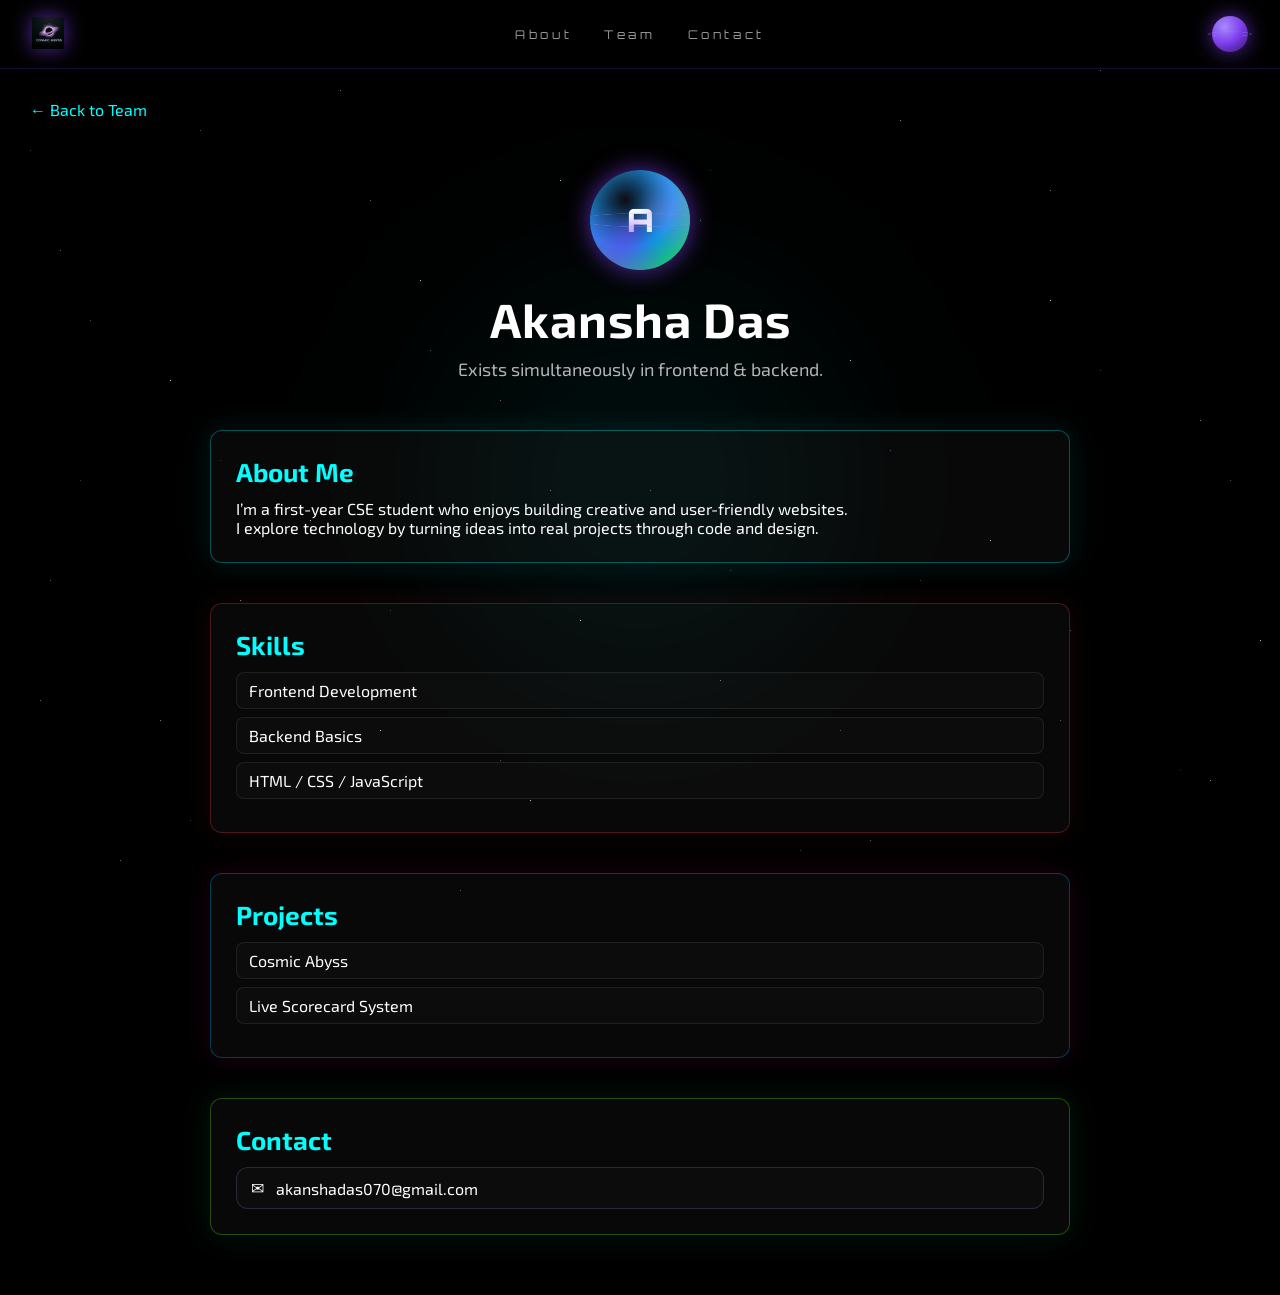
==== commit 156b5818: "Update akansha.html" ====
--- a/akansha.html
+++ b/akansha.html
@@ -3,7 +3,7 @@
 <head>
   <meta charset="UTF-8" />
   <meta name="viewport" content="width=device-width, initial-scale=1.0"/>
-  <title>Yash Barnwal | Portfolio</title>
+  <title>Akansha Das | Portfolio</title>
 
   <style>
 body {
@@ -289,7 +289,7 @@
       <h2>Contact</h2>
       <div class="contact-item">
         <span>✉</span>
-        <span>akanshadas070@email.com</span>
+        <span>akanshadas070@gmail.com</span>
       </div>
     </div>
 
--- a/style.css
+++ b/style.css
@@ -17,6 +17,10 @@
 
 *, *::before, *::after { box-sizing: border-box; margin: 0; padding: 0; }
 html { scroll-behavior: smooth; }
+
+section{
+  scroll-margin-top: 80px;
+}
 body {
   background: var(--black);
   color: #fff;
@@ -950,8 +954,33 @@
   margin-bottom: 2rem;
 }
 
+.contact-details{
+  display: flex;
+  flex-direction: column;
+  gap: 0.8rem;
+  margin-top: 1.5rem;
+}
+
 .contact-details p {
-  margin-bottom: .5rem;
+  margin-bottom: 0.4rem;
+  color: var(--accent);
+  padding-left: 0.8rem;
+  position: relative;
+}
+
+.contact-details p::before {
+  content: "•";
+  position: absolute;
+  left: 0;
+  color: var(--purple-light);
+}
+
+.contact-text, .contact-details{
+  max-width: 420px;
+}
+
+.contact-details li{
+  margin-bottom: 0.5rem;
   color: var(--accent);
 }
 
@@ -968,6 +997,61 @@
   border: 1px solid rgba(167,139,250,0.7);
 
   backdrop-filter: blur(12px);
+}
+
+.contact-info-box{
+  padding: 2rem;
+  border-radius: 20px;
+
+  background: linear-gradient(145deg, rgba(255, 255, 255, 0.03), rgba(124, 58, 237, 0.15));
+
+  border: 1px solid rgba(167, 139, 250, 0.3);
+
+  backdrop-filter: blur(12px);
+
+  box-shadow: 0 0 30px rgba(124, 58, 237, 0.15),
+              inset 0 0 20px rgba(255, 255, 255, 0.03);
+  
+  max-width: 420px;
+}
+
+.contact-info-box:hover{
+  transform: translateY(-6px);
+
+  box-shadow: 0 10px 40px rgba(124, 58, 237, 0.35), 
+              inset 0 0 25px rgba(255, 255, 255, 0.05);
+  
+  border-color: rgba(167, 139, 250, 0.6);
+}
+
+
+.contact-item {
+  display: flex;
+  align-items: center;
+  gap: 12px;
+
+  padding: 10px 14px;
+  border-radius: 12px;
+
+  background: rgba(255,255,255,0.02);
+  border: 1px solid rgba(167,139,250,0.2);
+
+  transition: all 0.3s ease;
+}
+
+.contact-item:hover {
+  transform: translateX(6px);
+
+  border-color: rgba(167,139,250,0.6);
+
+  box-shadow:
+    0 0 15px rgba(124,58,237,0.4),
+    inset 0 0 10px rgba(255,255,255,0.03);
+}
+
+.icon {
+  font-size: 0.9rem;
+  color: var(--purple-light);
 }
 
 .input-group {
@@ -1046,6 +1130,7 @@
 textarea {
   scrollbar-width: thin;
   scrollbar-color: rgba(124,58,237,0.8) transparent;
+  resize: none;
 }
 
 textarea::-webkit-scrollbar {
